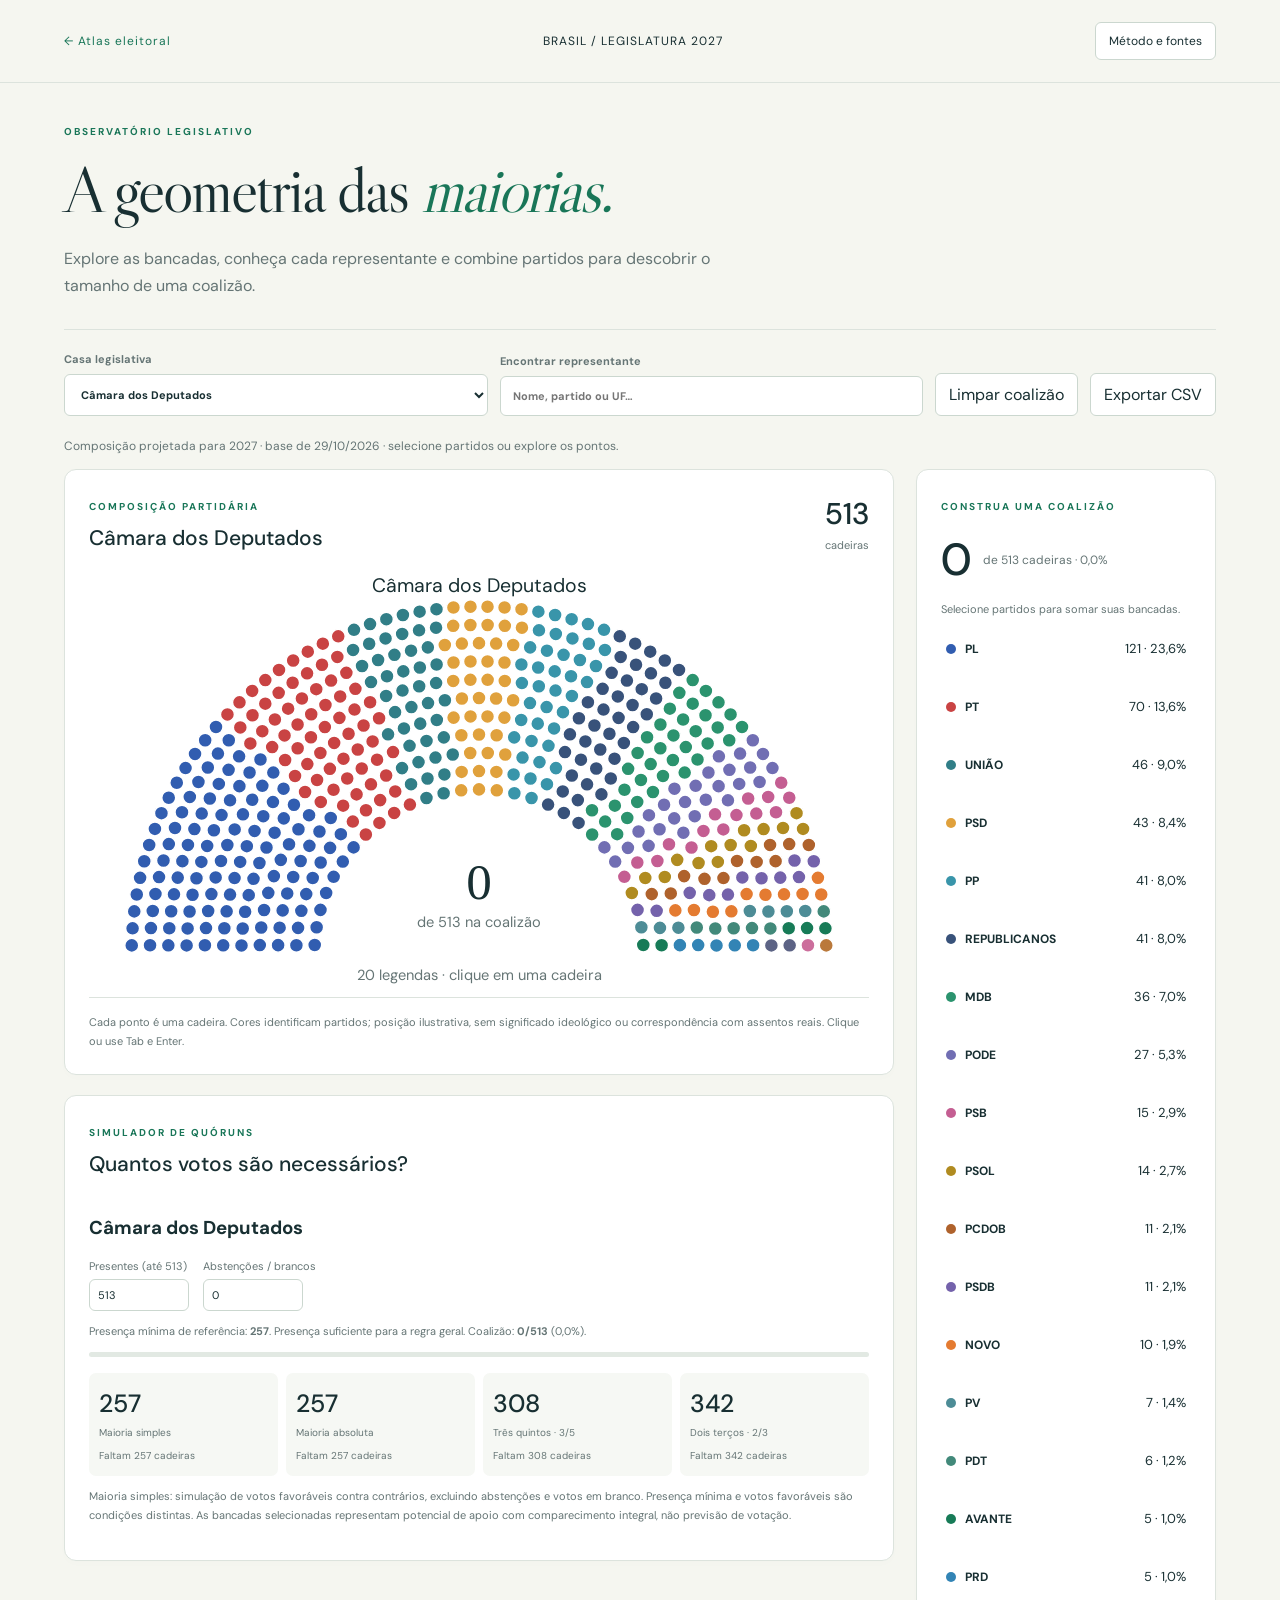
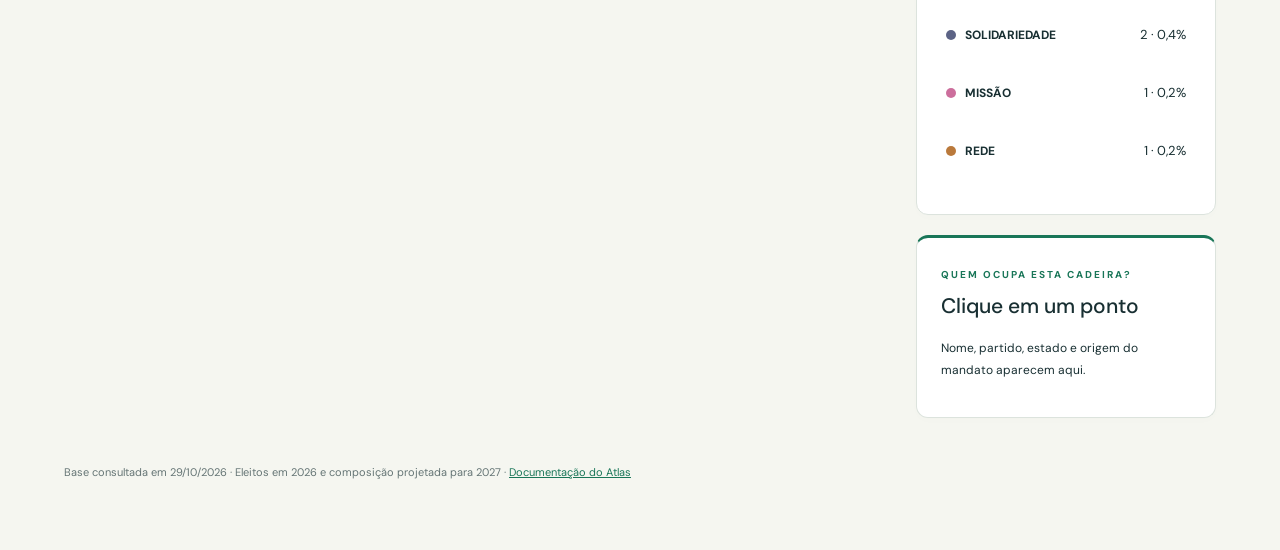
==== hemiciclos/index.html @ e5cf025c "Cria site de hemiciclos legislativos com coalizões, representantes e simulador de quóruns" ====
<!doctype html><html lang="pt-BR"><head><meta charset="utf-8"><meta name="viewport" content="width=device-width,initial-scale=1"><title>Hemiciclos · Atlas Legislativo</title><link rel="stylesheet" href="style.css"></head><body><header><a href="../">← Atlas eleitoral</a><span>BRASIL / LEGISLATURA 2027</span><button id="about">Método e fontes</button></header><main><div class="eyebrow">OBSERVATÓRIO LEGISLATIVO</div><h1>A geometria das <em>maiorias.</em></h1><p class="intro">Explore as bancadas, conheça cada representante e combine partidos para descobrir o tamanho de uma coalizão.</p><section class="toolbar"><label>Casa legislativa<select id="house"><optgroup label="Congresso Nacional"><option value="CD">Câmara dos Deputados</option><option value="SF">Senado Federal</option><option value="CN">Congresso Nacional · duas Casas</option></optgroup><optgroup label="Assembleias e Câmara Legislativa" id="states"></optgroup></select></label><label>Encontrar representante<input id="search" type="search" placeholder="Nome, partido ou UF…"></label><button id="clear">Limpar coalizão</button><button id="export">Exportar CSV</button></section><div id="status" role="status" aria-live="polite">Carregando composição…</div><div class="layout"><section><div class="panel main-panel"><div class="panel-head"><div><span class="eyebrow">COMPOSIÇÃO PARTIDÁRIA</span><h2 id="title">Câmara dos Deputados</h2></div><div class="seat-total"><b id="total">—</b><span>cadeiras</span></div></div><div id="charts"></div><div class="chart-note">Cada ponto é uma cadeira. Cores identificam partidos; posição ilustrativa, sem significado ideológico ou correspondência com assentos reais. Clique ou use Tab e Enter.</div></div><section class="panel quorum-panel"><div class="panel-head"><div><span class="eyebrow">SIMULADOR DE QUÓRUNS</span><h2>Quantos votos são necessários?</h2></div></div><div id="quorums"></div><p class="fine">Maioria simples: simulação de votos favoráveis contra contrários, excluindo abstenções e votos em branco. Presença mínima e votos favoráveis são condições distintas. As bancadas selecionadas representam potencial de apoio com comparecimento integral, não previsão de votação.</p></section><div id="matches" class="panel" hidden></div></section><aside><section class="panel"><span class="eyebrow">CONSTRUA UMA COALIZÃO</span><div class="coalition-head"><b id="coalition-total">0</b><span id="coalition-share">cadeiras selecionadas</span></div><p class="fine">Selecione partidos para somar suas bancadas.</p><div id="parties"></div></section><section class="panel detail" id="detail" aria-live="polite"><span class="eyebrow">QUEM OCUPA ESTA CADEIRA?</span><h2>Clique em um ponto</h2><p>Nome, partido, estado e origem do mandato aparecem aqui.</p></section></aside></div><footer>Base consultada em 29/10/2026 · Eleitos em 2026 e composição projetada para 2027 · <a href="../DATA_SOURCES.md">Documentação do Atlas</a></footer></main><dialog id="method"><button id="close">Fechar ×</button><h2>Como ler os hemiciclos</h2><p>Este site reutiliza a base do Atlas Eleitoral: 513 deputados federais, 81 cadeiras do Senado, 26 assembleias estaduais e a Câmara Legislativa do DF. É uma projeção para 2027, não um painel de parlamentares em exercício em outubro de 2026. Não acompanha automaticamente posses, licenças, decisões judiciais ou mudanças partidárias.</p><p>O Senado reúne 54 eleitos em 2026 e 27 mandatos do pleito de 2022. Nos casos de senadores eleitos governadores, os suplentes têm assunção prevista, identificada no detalhe. Candidaturas sub judice permanecem conforme a classificação da base consultada.</p><p>As cadeiras são agrupadas por partido, em ordem decrescente de bancada, com nomes em ordem alfabética. As cores se mantêm entre Casas. O tamanho das bancadas é contado por legenda, sem agregação automática de federações. Selecionar partidos não altera nomes nem atribui orientação política.</p><p>Maioria absoluta é o primeiro inteiro superior à metade da composição. Três quintos e dois terços são arredondados para cima. Maioria simples depende da presença e dos votos efetivamente expressos; o simulador permite descontar abstenções e brancos. Para as assembleias, os números são referências aritméticas: a aplicação a cada matéria depende da constituição estadual e do regimento local.</p><p>O Congresso tem duas Casas. Não se calcula um quórum único sobre 594 parlamentares: as contagens são separadas. PEC federal exige três quintos em cada Casa e dois turnos; rejeição de veto exige maioria absoluta de deputados e senadores separadamente.</p><ul><li><a href="https://dadosabertos.tse.jus.br/dataset/resultados-2026" target="_blank" rel="noopener">TSE · resultados</a></li><li><a href="https://www12.senado.leg.br/noticias/materias/2026/10/25/fim-da-eleicao-define-composicao-do-senado-em-2027-com-13-partidos" target="_blank" rel="noopener">Senado · composição projetada para 2027</a></li><li><a href="https://www2.camara.leg.br/transparencia/acesso-a-informacao/copy_of_perguntas-frequentes/processo-legislativo" target="_blank" rel="noopener">Câmara · processo legislativo e quóruns</a></li><li><a href="https://www.congressonacional.leg.br/legislacao-e-publicacoes/regimento-do-congresso-nacional" target="_blank" rel="noopener">Congresso · Regimento Comum, art. 43</a></li></ul></dialog><script src="app.js"></script></body></html>
---- hemiciclos/style.css ----
@import url('https://fonts.googleapis.com/css2?family=DM+Sans:wght@400;500;600;700&family=Libre+Caslon+Display&display=swap');
:root{--ink:#182f32;--green:#197658;--muted:#657575;--line:#dce3dd;--paper:#f5f6f0}*{box-sizing:border-box}body{margin:0;background:var(--paper);color:var(--ink);font-family:'DM Sans',system-ui,sans-serif}button,input,select{font:inherit}button,a,input,select{outline-offset:4px}button{cursor:pointer}a{color:var(--green)}header{padding:22px 5%;border-bottom:1px solid var(--line);display:flex;align-items:center;justify-content:space-between;gap:18px;font-size:12px;letter-spacing:1px}header a{text-decoration:none}button{border:1px solid #cbd7cf;border-radius:6px;padding:10px 13px;color:var(--ink);background:white}button:hover{border-color:var(--green)}main{max-width:1480px;margin:auto;padding:42px 5%}.eyebrow{font-size:10px;font-weight:700;letter-spacing:2px;color:var(--green)}h1{font-family:'Libre Caslon Display',Georgia,serif;font-weight:400;font-size:clamp(44px,5vw,76px);letter-spacing:-2px;margin:12px 0}h1 em{color:var(--green);font-weight:400}.intro{color:var(--muted);max-width:670px;line-height:1.7;margin-bottom:30px}.toolbar{display:flex;gap:12px;align-items:end;border-top:1px solid var(--line);padding:22px 0}.toolbar label{display:flex;flex:1;flex-direction:column;gap:8px;font-size:11px;font-weight:700;color:var(--muted)}input,select{background:#fff;border:1px solid #cbd7cf;border-radius:6px;padding:12px;color:var(--ink);min-width:0}#status{font-size:12px;color:var(--muted);margin:0 0 15px}.layout{display:grid;grid-template-columns:minmax(0,1fr) 300px;gap:22px}.panel{background:#fff;border:1px solid var(--line);border-radius:12px;padding:24px;margin-bottom:20px;box-shadow:0 3px 8px #10251d03}.panel-head{display:flex;justify-content:space-between;gap:12px;align-items:start}h2{font-size:21px;font-weight:500;margin:9px 0 18px}.seat-total{text-align:right}.seat-total b{display:block;font-size:30px;font-weight:500}.seat-total span{font-size:11px;color:var(--muted)}.chart-wrap{overflow-x:auto}.chart-wrap svg{width:100%;min-width:500px;display:block}circle.seat{cursor:pointer;stroke:white;stroke-width:1.2;transition:opacity .15s}circle.seat:hover,circle.seat:focus{stroke:#142f32;stroke-width:3}circle.seat.chosen{stroke:#102f2a;stroke-width:2}circle.seat.dim{opacity:.15}.svg-title{fill:var(--ink);font-size:16px}.svg-total{fill:var(--ink);font-size:42px;font-family:Georgia,serif}.svg-sub{fill:var(--muted);font-size:12px}.chart-note,.fine{font-size:11px;color:var(--muted);line-height:1.7}.chart-note{padding-top:15px;border-top:1px solid var(--line)}.coalition-head{display:flex;gap:12px;align-items:center;margin-top:15px}.coalition-head b{font-size:45px;font-weight:500}.coalition-head span{color:var(--muted);font-size:12px;max-width:150px}.party{display:block;width:100%;border:0;border-radius:6px;text-align:left;padding:10px 5px;background:white}.party:hover{background:#f0f5f1}.party[aria-pressed=true]{background:#e9f3ed}.party-row{display:flex;align-items:center;gap:9px}.swatch{width:10px;height:10px;border-radius:50%;display:inline-block;flex-shrink:0}.party-name{font-size:12px;font-weight:700;flex:1}.party-count{font-variant-numeric:tabular-nums;font-size:13px}.party-bar{height:3px;margin:7px 0 0 19px;background:#edf0ed;border-radius:3px;overflow:hidden}.party-bar span{display:block;height:100%}.detail{border-top:3px solid var(--green)}.detail p{font-size:12px;line-height:1.8}.badge{display:inline-block;padding:4px 8px;border-radius:5px;background:#edf4ef;color:var(--green);font-size:11px}.quorum-group+.quorum-group{border-top:1px solid var(--line);margin-top:22px;padding-top:16px}.simulation-inputs{display:flex;gap:14px;flex-wrap:wrap}.simulation-inputs label{font-size:11px;color:var(--muted);display:flex;flex-direction:column;gap:6px}.simulation-inputs input{width:100px;padding:8px}.quorum-grid{display:grid;grid-template-columns:repeat(4,1fr);gap:8px;margin-top:16px}.quorum{padding:14px 10px;background:#f6f8f4;border-radius:7px}.quorum b{display:block;font-size:25px;font-weight:500}.quorum span{font-size:10px;color:var(--muted)}.quorum small{display:block;font-size:10px;margin-top:8px;color:var(--muted)}.quorum.met{background:#e1f1e7;box-shadow:inset 0 0 0 1px #8bbf9c}.quorum.warn{background:#fff0db}.progress{height:5px;background:#e2e9e3;position:relative;border-radius:6px;overflow:hidden;margin:12px 0}.progress span{display:block;height:100%;background:var(--green)}#matches button{display:block;width:100%;text-align:left;margin:5px 0}footer{font-size:11px;color:var(--muted);line-height:1.8;margin:25px 0}dialog{border:1px solid var(--line);border-radius:14px;max-width:720px;width:90%;padding:30px;line-height:1.8;font-size:13px;color:var(--ink)}dialog::backdrop{background:#0b242680}#close{float:right}#matches{max-height:380px;overflow:auto}@media(max-width:1050px){.layout{grid-template-columns:minmax(0,1fr) 260px}.panel{padding:18px}.toolbar{flex-wrap:wrap}.toolbar label{min-width:220px}}@media(max-width:760px){main{padding:30px 5%}.layout{display:flex;flex-direction:column}aside{display:grid;grid-template-columns:1fr}.toolbar label{min-width:100%}header span{display:none}.quorum-grid{grid-template-columns:repeat(2,1fr)}.chart-wrap svg{min-width:480px}.seat-total b{font-size:26px}}
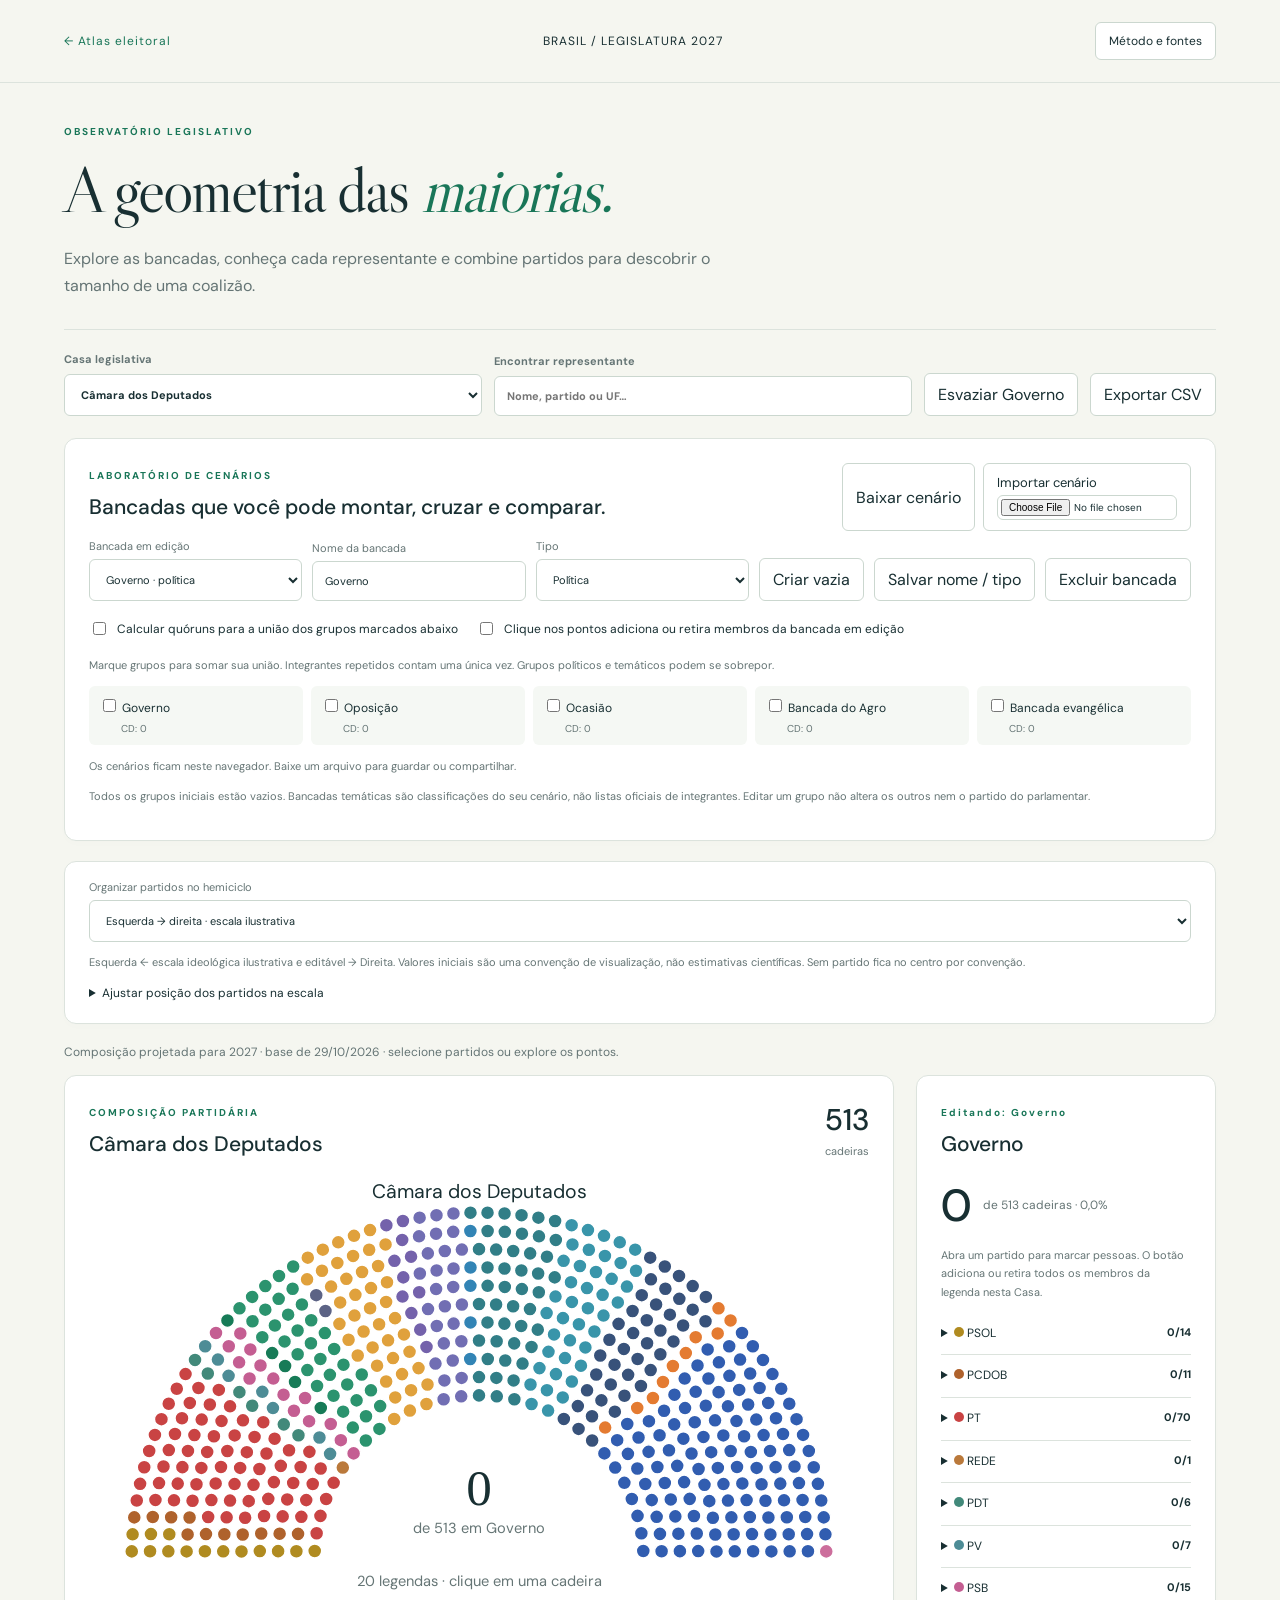
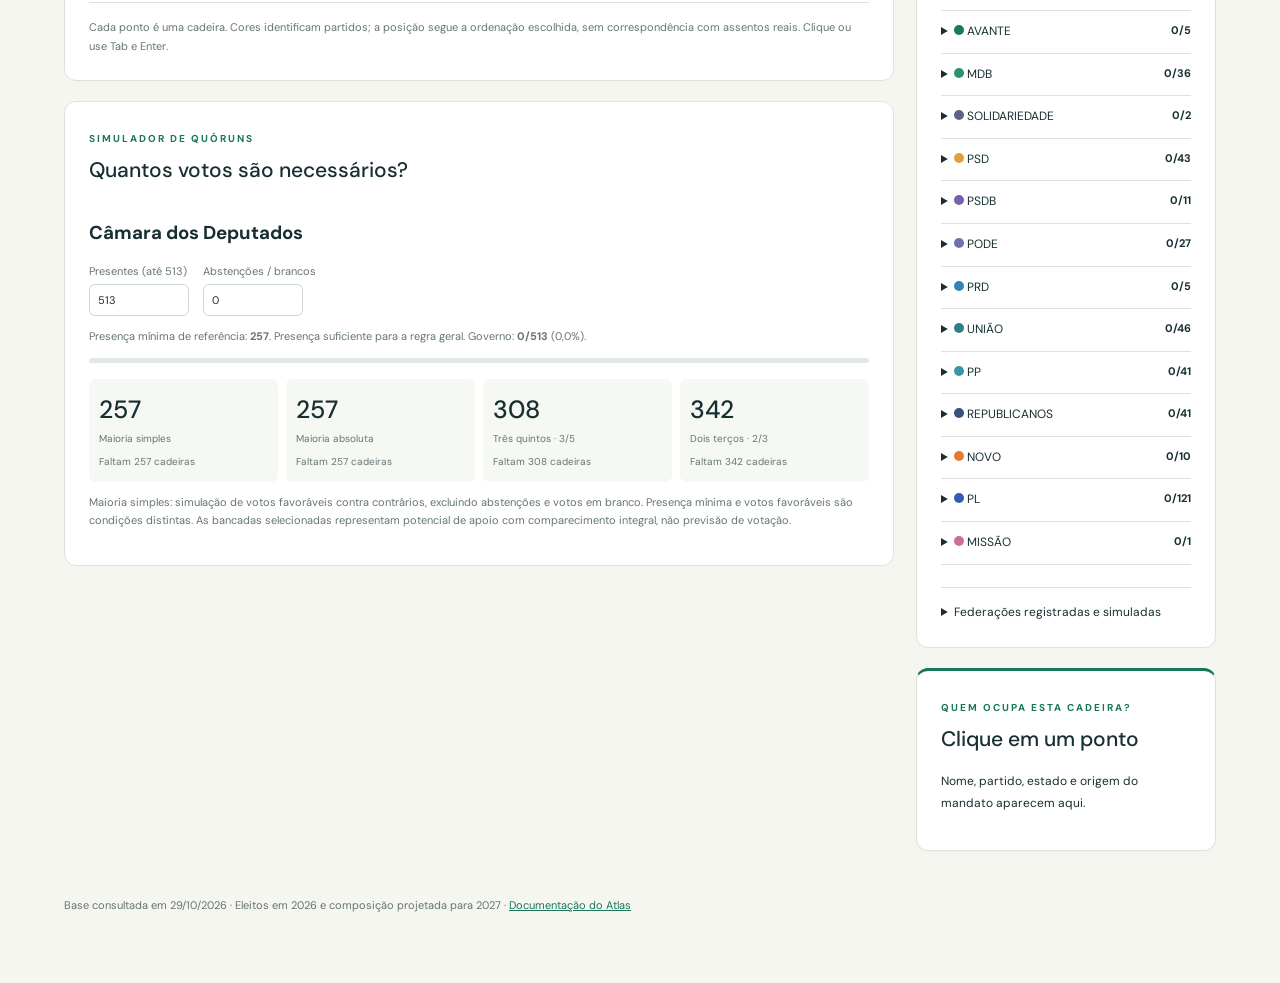
==== commit 7d2ed18f: "Amplia hemiciclos com bancadas personalizadas, dissidências, federações e escala ideológica editável" ====
--- a/hemiciclos/index.html
+++ b/hemiciclos/index.html
@@ -1 +1 @@
-<!doctype html><html lang="pt-BR"><head><meta charset="utf-8"><meta name="viewport" content="width=device-width,initial-scale=1"><title>Hemiciclos · Atlas Legislativo</title><link rel="stylesheet" href="style.css"></head><body><header><a href="../">← Atlas eleitoral</a><span>BRASIL / LEGISLATURA 2027</span><button id="about">Método e fontes</button></header><main><div class="eyebrow">OBSERVATÓRIO LEGISLATIVO</div><h1>A geometria das <em>maiorias.</em></h1><p class="intro">Explore as bancadas, conheça cada representante e combine partidos para descobrir o tamanho de uma coalizão.</p><section class="toolbar"><label>Casa legislativa<select id="house"><optgroup label="Congresso Nacional"><option value="CD">Câmara dos Deputados</option><option value="SF">Senado Federal</option><option value="CN">Congresso Nacional · duas Casas</option></optgroup><optgroup label="Assembleias e Câmara Legislativa" id="states"></optgroup></select></label><label>Encontrar representante<input id="search" type="search" placeholder="Nome, partido ou UF…"></label><button id="clear">Limpar coalizão</button><button id="export">Exportar CSV</button></section><div id="status" role="status" aria-live="polite">Carregando composição…</div><div class="layout"><section><div class="panel main-panel"><div class="panel-head"><div><span class="eyebrow">COMPOSIÇÃO PARTIDÁRIA</span><h2 id="title">Câmara dos Deputados</h2></div><div class="seat-total"><b id="total">—</b><span>cadeiras</span></div></div><div id="charts"></div><div class="chart-note">Cada ponto é uma cadeira. Cores identificam partidos; posição ilustrativa, sem significado ideológico ou correspondência com assentos reais. Clique ou use Tab e Enter.</div></div><section class="panel quorum-panel"><div class="panel-head"><div><span class="eyebrow">SIMULADOR DE QUÓRUNS</span><h2>Quantos votos são necessários?</h2></div></div><div id="quorums"></div><p class="fine">Maioria simples: simulação de votos favoráveis contra contrários, excluindo abstenções e votos em branco. Presença mínima e votos favoráveis são condições distintas. As bancadas selecionadas representam potencial de apoio com comparecimento integral, não previsão de votação.</p></section><div id="matches" class="panel" hidden></div></section><aside><section class="panel"><span class="eyebrow">CONSTRUA UMA COALIZÃO</span><div class="coalition-head"><b id="coalition-total">0</b><span id="coalition-share">cadeiras selecionadas</span></div><p class="fine">Selecione partidos para somar suas bancadas.</p><div id="parties"></div></section><section class="panel detail" id="detail" aria-live="polite"><span class="eyebrow">QUEM OCUPA ESTA CADEIRA?</span><h2>Clique em um ponto</h2><p>Nome, partido, estado e origem do mandato aparecem aqui.</p></section></aside></div><footer>Base consultada em 29/10/2026 · Eleitos em 2026 e composição projetada para 2027 · <a href="../DATA_SOURCES.md">Documentação do Atlas</a></footer></main><dialog id="method"><button id="close">Fechar ×</button><h2>Como ler os hemiciclos</h2><p>Este site reutiliza a base do Atlas Eleitoral: 513 deputados federais, 81 cadeiras do Senado, 26 assembleias estaduais e a Câmara Legislativa do DF. É uma projeção para 2027, não um painel de parlamentares em exercício em outubro de 2026. Não acompanha automaticamente posses, licenças, decisões judiciais ou mudanças partidárias.</p><p>O Senado reúne 54 eleitos em 2026 e 27 mandatos do pleito de 2022. Nos casos de senadores eleitos governadores, os suplentes têm assunção prevista, identificada no detalhe. Candidaturas sub judice permanecem conforme a classificação da base consultada.</p><p>As cadeiras são agrupadas por partido, em ordem decrescente de bancada, com nomes em ordem alfabética. As cores se mantêm entre Casas. O tamanho das bancadas é contado por legenda, sem agregação automática de federações. Selecionar partidos não altera nomes nem atribui orientação política.</p><p>Maioria absoluta é o primeiro inteiro superior à metade da composição. Três quintos e dois terços são arredondados para cima. Maioria simples depende da presença e dos votos efetivamente expressos; o simulador permite descontar abstenções e brancos. Para as assembleias, os números são referências aritméticas: a aplicação a cada matéria depende da constituição estadual e do regimento local.</p><p>O Congresso tem duas Casas. Não se calcula um quórum único sobre 594 parlamentares: as contagens são separadas. PEC federal exige três quintos em cada Casa e dois turnos; rejeição de veto exige maioria absoluta de deputados e senadores separadamente.</p><ul><li><a href="https://dadosabertos.tse.jus.br/dataset/resultados-2026" target="_blank" rel="noopener">TSE · resultados</a></li><li><a href="https://www12.senado.leg.br/noticias/materias/2026/10/25/fim-da-eleicao-define-composicao-do-senado-em-2027-com-13-partidos" target="_blank" rel="noopener">Senado · composição projetada para 2027</a></li><li><a href="https://www2.camara.leg.br/transparencia/acesso-a-informacao/copy_of_perguntas-frequentes/processo-legislativo" target="_blank" rel="noopener">Câmara · processo legislativo e quóruns</a></li><li><a href="https://www.congressonacional.leg.br/legislacao-e-publicacoes/regimento-do-congresso-nacional" target="_blank" rel="noopener">Congresso · Regimento Comum, art. 43</a></li></ul></dialog><script src="app.js"></script></body></html>
+<!doctype html><html lang="pt-BR"><head><meta charset="utf-8"><meta name="viewport" content="width=device-width,initial-scale=1"><title>Hemiciclos · Atlas Legislativo</title><link rel="stylesheet" href="style.css?v=cenarios2"></head><body><header><a href="../">← Atlas eleitoral</a><span>BRASIL / LEGISLATURA 2027</span><button id="about">Método e fontes</button></header><main><div class="eyebrow">OBSERVATÓRIO LEGISLATIVO</div><h1>A geometria das <em>maiorias.</em></h1><p class="intro">Explore as bancadas, conheça cada representante e combine partidos para descobrir o tamanho de uma coalizão.</p><section class="toolbar"><label>Casa legislativa<select id="house"><optgroup label="Congresso Nacional"><option value="CD">Câmara dos Deputados</option><option value="SF">Senado Federal</option><option value="CN">Congresso Nacional · duas Casas</option></optgroup><optgroup label="Assembleias e Câmara Legislativa" id="states"></optgroup></select></label><label>Encontrar representante<input id="search" type="search" placeholder="Nome, partido ou UF…"></label><button id="clear">Esvaziar bancada</button><button id="export">Exportar CSV</button></section><section class="panel scenario-panel"><div class="panel-head"><div><span class="eyebrow">LABORATÓRIO DE CENÁRIOS</span><h2>Bancadas que você pode montar, cruzar e comparar.</h2></div><div class="scenario-files"><button id="save-scenario">Baixar cenário</button><label class="file-button">Importar cenário<input id="load-scenario" type="file" accept=".json,application/json"></label></div></div><div class="scenario-controls"><label>Bancada em edição<select id="group-select"></select></label><label>Nome da bancada<input id="group-name" maxlength="80" placeholder="Ex.: Governo, Agro, Oposição"></label><label>Tipo<select id="group-type"><option value="politica">Política</option><option value="tematica">Temática</option></select></label><button id="new-group">Criar vazia</button><button id="rename-group">Salvar nome / tipo</button><button id="delete-group">Excluir bancada</button></div><div class="scenario-options"><label><input type="checkbox" id="combine"> Calcular quóruns para a união dos grupos marcados abaixo</label><label><input type="checkbox" id="click-mode"> Clique nos pontos adiciona ou retira membros da bancada em edição</label></div><div id="group-summary"></div><p id="scenario-message" role="status" aria-live="polite"></p><p id="save-state" class="fine">Os cenários ficam neste navegador. Baixe um arquivo para guardar ou compartilhar.</p><p class="fine">Todos os grupos iniciais estão vazios. Bancadas temáticas são classificações do seu cenário, não listas oficiais de integrantes. Editar um grupo não altera os outros nem o partido do parlamentar.</p></section><section class="panel ordering"><div class="scenario-controls"><label>Organizar partidos no hemiciclo<select id="order"><option value="ideology">Esquerda → direita · escala ilustrativa</option><option value="size">Tamanho da bancada</option></select></label></div><p id="order-note" class="fine"></p><details><summary>Ajustar posição dos partidos na escala</summary><p class="fine">−5 = lado esquerdo; 0 = centro; +5 = lado direito. Valores iniciais são uma aproximação editorial, não uma medição validada. A escala resume diferenças políticas e não caracteriza individualmente cada parlamentar. Valores iguais ficam em ordem alfabética.</p><div id="ideology-editor"></div><button id="reset-ideology">Restaurar escala inicial</button></details></section><div id="status" role="status" aria-live="polite">Carregando composição…</div><div class="layout"><section><div class="panel main-panel"><div class="panel-head"><div><span class="eyebrow">COMPOSIÇÃO PARTIDÁRIA</span><h2 id="title">Câmara dos Deputados</h2></div><div class="seat-total"><b id="total">—</b><span>cadeiras</span></div></div><div id="charts"></div><div class="chart-note">Cada ponto é uma cadeira. Cores identificam partidos; a posição segue a ordenação escolhida, sem correspondência com assentos reais. Clique ou use Tab e Enter.</div></div><section class="panel quorum-panel"><div class="panel-head"><div><span class="eyebrow">SIMULADOR DE QUÓRUNS</span><h2>Quantos votos são necessários?</h2></div></div><div id="quorums"></div><p class="fine">Maioria simples: simulação de votos favoráveis contra contrários, excluindo abstenções e votos em branco. Presença mínima e votos favoráveis são condições distintas. As bancadas selecionadas representam potencial de apoio com comparecimento integral, não previsão de votação.</p></section><div id="matches" class="panel" hidden></div></section><aside><section class="panel"><span class="eyebrow" id="edit-label">BANCADA EM EDIÇÃO</span><h2 id="coalition-label">Governo</h2><div class="coalition-head"><b id="coalition-total">0</b><span id="coalition-share">cadeiras selecionadas</span></div><p class="fine">Abra um partido para marcar pessoas. O botão adiciona ou retira todos os membros da legenda nesta Casa.</p><div id="parties"></div><details class="federation-panel"><summary>Federações registradas e simuladas</summary><p class="fine">Adicionar ou retirar membros afeta apenas a bancada em edição, na Casa selecionada.</p><select id="federation" aria-label="Federação"></select><p id="fed-info" class="fine"></p><div class="button-row"><button id="add-fed">Adicionar membros</button><button id="remove-fed">Retirar membros</button><button id="delete-fed">Excluir simulada</button></div><details><summary>Criar federação hipotética</summary><label>Nome<input id="fed-name" maxlength="80" placeholder="Nome da federação"></label><div id="fed-parties"></div><button id="create-fed">Criar simulação</button></details><p id="fed-message" role="status"></p><p class="fine">Simulação de agrupamento das cadeiras existentes: não recalcula a eleição, não altera filiações e não registra federação. Federações oficiais: <a href="https://www.tse.jus.br/partidos/federacoes-registradas-no-tse" target="_blank" rel="noopener">TSE · consulta em 29/10/2026</a>.</p></details></section><section class="panel detail" id="detail" aria-live="polite"><span class="eyebrow">QUEM OCUPA ESTA CADEIRA?</span><h2>Clique em um ponto</h2><p>Nome, partido, estado e origem do mandato aparecem aqui.</p></section></aside></div><footer>Base consultada em 29/10/2026 · Eleitos em 2026 e composição projetada para 2027 · <a href="../DATA_SOURCES.md">Documentação do Atlas</a></footer></main><dialog id="method"><button id="close">Fechar ×</button><h2>Como ler os hemiciclos</h2><p>Este site reutiliza a base do Atlas Eleitoral: 513 deputados federais, 81 cadeiras do Senado, 26 assembleias estaduais e a Câmara Legislativa do DF. É uma projeção para 2027, não um painel de parlamentares em exercício em outubro de 2026. Não acompanha automaticamente posses, licenças, decisões judiciais ou mudanças partidárias.</p><p>O Senado reúne 54 eleitos em 2026 e 27 mandatos do pleito de 2022. Nos casos de senadores eleitos governadores, os suplentes têm assunção prevista, identificada no detalhe. Candidaturas sub judice permanecem conforme a classificação da base consultada.</p><p>As cadeiras são agrupadas por partido, pela escala ideológica ilustrativa editável ou pelo tamanho da bancada, com nomes em ordem alfabética. A escala inicial é uma convenção editorial, sem base em estimativas empíricas de posicionamento. As cores se mantêm entre Casas. O tamanho das bancadas é contado por legenda, sem agregação automática de federações. Selecionar pessoas ou partidos altera apenas os grupos simulados. Nomes, filiações e distribuição de cadeiras não mudam. Os grupos podem se sobrepor; sua união elimina duplicações. Cenários são salvos localmente e podem ser exportados e importados em JSON.</p><p>Maioria absoluta é o primeiro inteiro superior à metade da composição. Três quintos e dois terços são arredondados para cima. Maioria simples depende da presença e dos votos efetivamente expressos; o simulador permite descontar abstenções e brancos. Para as assembleias, os números são referências aritméticas: a aplicação a cada matéria depende da constituição estadual e do regimento local.</p><p>O Congresso tem duas Casas. Não se calcula um quórum único sobre 594 parlamentares: as contagens são separadas. PEC federal exige três quintos em cada Casa e dois turnos; rejeição de veto exige maioria absoluta de deputados e senadores separadamente.</p><ul><li><a href="https://dadosabertos.tse.jus.br/dataset/resultados-2026" target="_blank" rel="noopener">TSE · resultados</a></li><li><a href="https://www12.senado.leg.br/noticias/materias/2026/10/25/fim-da-eleicao-define-composicao-do-senado-em-2027-com-13-partidos" target="_blank" rel="noopener">Senado · composição projetada para 2027</a></li><li><a href="https://www2.camara.leg.br/transparencia/acesso-a-informacao/copy_of_perguntas-frequentes/processo-legislativo" target="_blank" rel="noopener">Câmara · processo legislativo e quóruns</a></li><li><a href="https://www.congressonacional.leg.br/legislacao-e-publicacoes/regimento-do-congresso-nacional" target="_blank" rel="noopener">Congresso · Regimento Comum, art. 43</a></li></ul></dialog><script src="app.js?v=cenarios2"></script></body></html>
--- a/hemiciclos/style.css
+++ b/hemiciclos/style.css
@@ -1,2 +1,3 @@
 @import url('https://fonts.googleapis.com/css2?family=DM+Sans:wght@400;500;600;700&family=Libre+Caslon+Display&display=swap');
 :root{--ink:#182f32;--green:#197658;--muted:#657575;--line:#dce3dd;--paper:#f5f6f0}*{box-sizing:border-box}body{margin:0;background:var(--paper);color:var(--ink);font-family:'DM Sans',system-ui,sans-serif}button,input,select{font:inherit}button,a,input,select{outline-offset:4px}button{cursor:pointer}a{color:var(--green)}header{padding:22px 5%;border-bottom:1px solid var(--line);display:flex;align-items:center;justify-content:space-between;gap:18px;font-size:12px;letter-spacing:1px}header a{text-decoration:none}button{border:1px solid #cbd7cf;border-radius:6px;padding:10px 13px;color:var(--ink);background:white}button:hover{border-color:var(--green)}main{max-width:1480px;margin:auto;padding:42px 5%}.eyebrow{font-size:10px;font-weight:700;letter-spacing:2px;color:var(--green)}h1{font-family:'Libre Caslon Display',Georgia,serif;font-weight:400;font-size:clamp(44px,5vw,76px);letter-spacing:-2px;margin:12px 0}h1 em{color:var(--green);font-weight:400}.intro{color:var(--muted);max-width:670px;line-height:1.7;margin-bottom:30px}.toolbar{display:flex;gap:12px;align-items:end;border-top:1px solid var(--line);padding:22px 0}.toolbar label{display:flex;flex:1;flex-direction:column;gap:8px;font-size:11px;font-weight:700;color:var(--muted)}input,select{background:#fff;border:1px solid #cbd7cf;border-radius:6px;padding:12px;color:var(--ink);min-width:0}#status{font-size:12px;color:var(--muted);margin:0 0 15px}.layout{display:grid;grid-template-columns:minmax(0,1fr) 300px;gap:22px}.panel{background:#fff;border:1px solid var(--line);border-radius:12px;padding:24px;margin-bottom:20px;box-shadow:0 3px 8px #10251d03}.panel-head{display:flex;justify-content:space-between;gap:12px;align-items:start}h2{font-size:21px;font-weight:500;margin:9px 0 18px}.seat-total{text-align:right}.seat-total b{display:block;font-size:30px;font-weight:500}.seat-total span{font-size:11px;color:var(--muted)}.chart-wrap{overflow-x:auto}.chart-wrap svg{width:100%;min-width:500px;display:block}circle.seat{cursor:pointer;stroke:white;stroke-width:1.2;transition:opacity .15s}circle.seat:hover,circle.seat:focus{stroke:#142f32;stroke-width:3}circle.seat.chosen{stroke:#102f2a;stroke-width:2}circle.seat.dim{opacity:.15}.svg-title{fill:var(--ink);font-size:16px}.svg-total{fill:var(--ink);font-size:42px;font-family:Georgia,serif}.svg-sub{fill:var(--muted);font-size:12px}.chart-note,.fine{font-size:11px;color:var(--muted);line-height:1.7}.chart-note{padding-top:15px;border-top:1px solid var(--line)}.coalition-head{display:flex;gap:12px;align-items:center;margin-top:15px}.coalition-head b{font-size:45px;font-weight:500}.coalition-head span{color:var(--muted);font-size:12px;max-width:150px}.party{display:block;width:100%;border:0;border-radius:6px;text-align:left;padding:10px 5px;background:white}.party:hover{background:#f0f5f1}.party[aria-pressed=true]{background:#e9f3ed}.party-row{display:flex;align-items:center;gap:9px}.swatch{width:10px;height:10px;border-radius:50%;display:inline-block;flex-shrink:0}.party-name{font-size:12px;font-weight:700;flex:1}.party-count{font-variant-numeric:tabular-nums;font-size:13px}.party-bar{height:3px;margin:7px 0 0 19px;background:#edf0ed;border-radius:3px;overflow:hidden}.party-bar span{display:block;height:100%}.detail{border-top:3px solid var(--green)}.detail p{font-size:12px;line-height:1.8}.badge{display:inline-block;padding:4px 8px;border-radius:5px;background:#edf4ef;color:var(--green);font-size:11px}.quorum-group+.quorum-group{border-top:1px solid var(--line);margin-top:22px;padding-top:16px}.simulation-inputs{display:flex;gap:14px;flex-wrap:wrap}.simulation-inputs label{font-size:11px;color:var(--muted);display:flex;flex-direction:column;gap:6px}.simulation-inputs input{width:100px;padding:8px}.quorum-grid{display:grid;grid-template-columns:repeat(4,1fr);gap:8px;margin-top:16px}.quorum{padding:14px 10px;background:#f6f8f4;border-radius:7px}.quorum b{display:block;font-size:25px;font-weight:500}.quorum span{font-size:10px;color:var(--muted)}.quorum small{display:block;font-size:10px;margin-top:8px;color:var(--muted)}.quorum.met{background:#e1f1e7;box-shadow:inset 0 0 0 1px #8bbf9c}.quorum.warn{background:#fff0db}.progress{height:5px;background:#e2e9e3;position:relative;border-radius:6px;overflow:hidden;margin:12px 0}.progress span{display:block;height:100%;background:var(--green)}#matches button{display:block;width:100%;text-align:left;margin:5px 0}footer{font-size:11px;color:var(--muted);line-height:1.8;margin:25px 0}dialog{border:1px solid var(--line);border-radius:14px;max-width:720px;width:90%;padding:30px;line-height:1.8;font-size:13px;color:var(--ink)}dialog::backdrop{background:#0b242680}#close{float:right}#matches{max-height:380px;overflow:auto}@media(max-width:1050px){.layout{grid-template-columns:minmax(0,1fr) 260px}.panel{padding:18px}.toolbar{flex-wrap:wrap}.toolbar label{min-width:220px}}@media(max-width:760px){main{padding:30px 5%}.layout{display:flex;flex-direction:column}aside{display:grid;grid-template-columns:1fr}.toolbar label{min-width:100%}header span{display:none}.quorum-grid{grid-template-columns:repeat(2,1fr)}.chart-wrap svg{min-width:480px}.seat-total b{font-size:26px}}
+.scenario-controls{display:flex;gap:10px;align-items:end;flex-wrap:wrap}.scenario-controls label{display:flex;flex-direction:column;gap:6px;font-size:11px;color:var(--muted);flex:1;min-width:150px}.scenario-options{display:flex;gap:18px;flex-wrap:wrap;font-size:12px;margin:18px 0}.scenario-options label{display:flex;gap:8px;align-items:center}.group-table{display:grid;grid-template-columns:repeat(auto-fit,minmax(180px,1fr));gap:8px}.group-table>div{background:#f5f8f4;border-radius:6px;padding:10px;font-size:12px}.group-table span{display:block;font-size:10px;margin:6px 0 0 22px;color:var(--muted)}.scenario-files{display:flex;gap:8px;flex-wrap:wrap}.file-button{display:block;cursor:pointer;border:1px solid #cbd7cf;border-radius:6px;padding:10px 13px;font-size:13px}.file-button input{display:block;max-width:180px;padding:3px;font-size:10px;margin-top:4px}.member-list{max-height:320px;overflow:auto}.member-list label{display:flex;align-items:center;gap:8px;padding:7px 0;font-size:11px;border-bottom:1px solid #edf0ed}.member-list span{flex:1}.member-list small{display:block;color:var(--muted);font-size:9px}.member-list button{padding:4px 7px;font-size:11px}.member-list input{padding:0}#parties>details{border-bottom:1px solid var(--line);padding:10px 0}summary{cursor:pointer;font-size:12px;line-height:1.8}#parties summary b{float:right;font-size:11px}.federation-panel{margin-top:22px;border-top:1px solid var(--line);padding-top:14px}.federation-panel select,.federation-panel input[type=text],#fed-name{width:100%;margin-top:9px}.federation-panel .button-row{display:flex;gap:6px;flex-wrap:wrap}.federation-panel button{font-size:10px;padding:7px}.federation-panel>details{margin-top:16px}#fed-parties{display:grid;grid-template-columns:1fr 1fr;gap:6px;margin:12px 0;max-height:210px;overflow:auto}#fed-parties label{font-size:11px}#ideology-editor{display:grid;grid-template-columns:repeat(auto-fit,minmax(120px,1fr));gap:10px;margin:15px 0}#ideology-editor label{font-size:11px;display:flex;align-items:center;justify-content:space-between;gap:5px}#ideology-editor input{width:65px;padding:7px}.ordering{padding:18px 24px}#scenario-message,#fed-message{font-size:12px;color:var(--green)}@media(max-width:760px){.scenario-panel .panel-head{flex-direction:column}.scenario-controls label{min-width:100%}.group-table{grid-template-columns:1fr 1fr}.scenario-controls button{font-size:11px}.scenario-files{margin-bottom:16px}}
